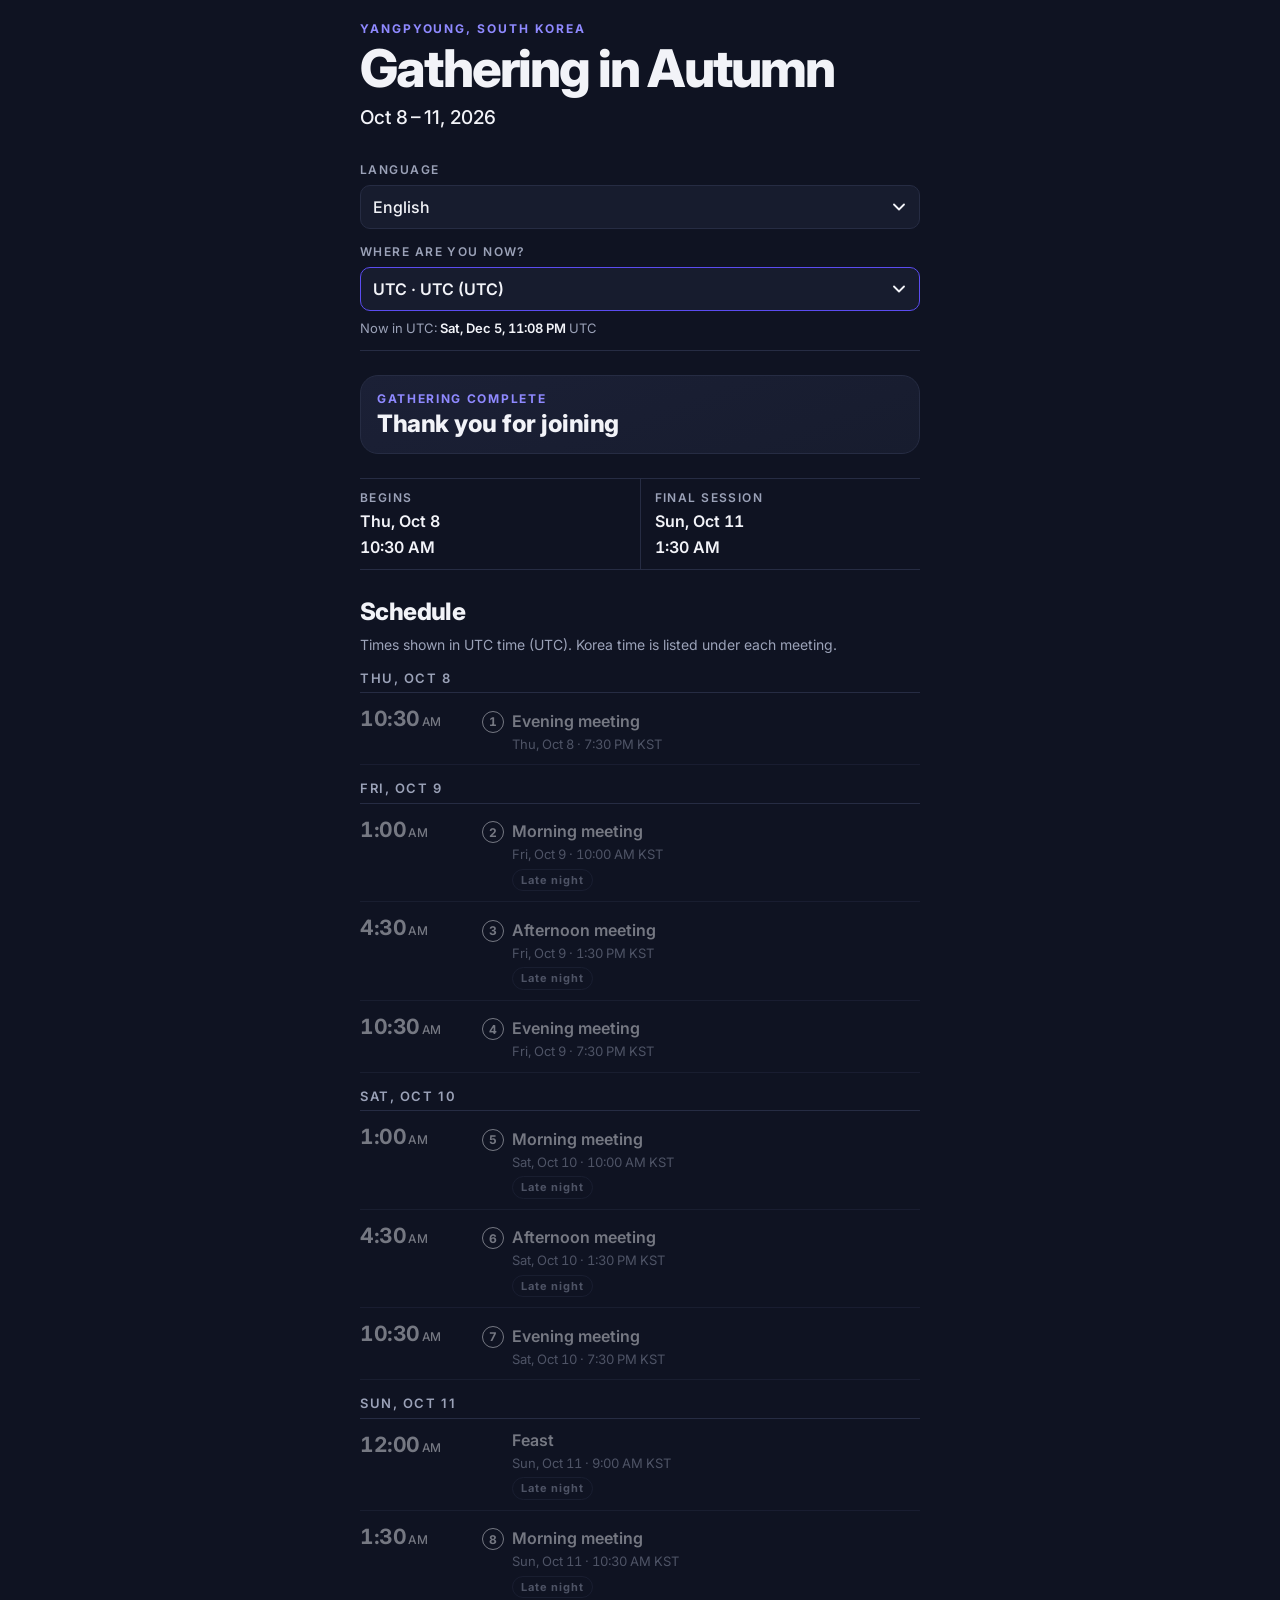
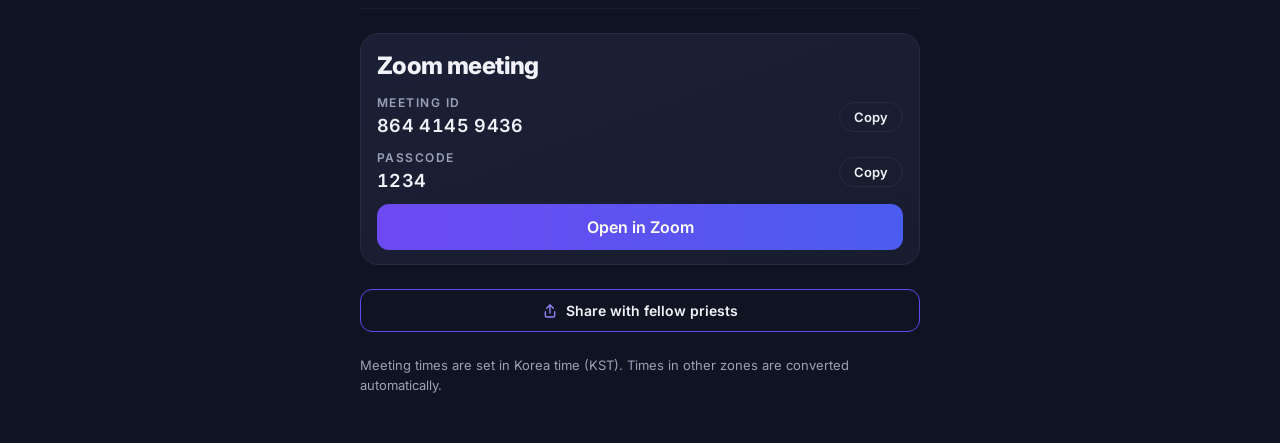
==== 261008/index.html @ 3ce80589 "Give each meeting its own address: /261008 (Korea), /261016 (Thailand) - Shared page code moves to a" ====
<!doctype html>
<html lang="en">
<head>
<meta charset="utf-8">
<meta name="viewport" content="width=device-width, initial-scale=1, viewport-fit=cover">
<!-- Meeting page. Content lives in event.json in this folder; layout and behaviour in ../assets/event.css and ../assets/event.js.
     The title and description below are what messengers show in link previews, so keep them in step with event.json. -->
<title>Gathering in Autumn</title>
<meta name="description" content="Oct 8–11, 2026 · YangPyoung, South Korea. Schedule in your time zone and Zoom details.">
<meta property="og:title" content="Gathering in Autumn">
<meta property="og:description" content="Oct 8–11, 2026 · YangPyoung, South Korea. Schedule in your time zone and Zoom details.">
<meta property="og:type" content="website">
<link rel="preconnect" href="https://fonts.googleapis.com">
<link rel="preconnect" href="https://fonts.gstatic.com" crossorigin>
<link rel="stylesheet" href="https://fonts.googleapis.com/css2?family=Inter:wght@400;500;600;700;800&display=swap">
<link rel="stylesheet" href="../assets/event.css">
</head>
<body>
<script src="../assets/event.js"></script>
</body>
</html>
---- assets/event.css ----
/* Shared styles for every meeting page (/<yymmdd>/). Base reset first, then the page. */
:root { padding-top: env(safe-area-inset-top, 0px); padding-bottom: env(safe-area-inset-bottom, 0px); -webkit-text-size-adjust: 100%; }
body { margin: 0; }
[hidden] { display: none !important; }

/* Layout: mobile-first single column. Time-zone dropdown; every time on the page follows the chosen zone. */
:root {
  /* Dark navy with indigo-violet accents */
  --paper: #0f1322;
  --surface: #171c2e;
  --ink: #f2f3f8;
  --muted: #9ba2b8;
  --line: #262c43;
  --brand: #5b4cf0;
  --brand-grad: linear-gradient(90deg, #6d4af2, #4b5cf0);
  --on-brand: #ffffff;
  --accent: #8f89ff;
  --font-display: "Inter", "Helvetica Neue", Arial, sans-serif;
  color-scheme: dark;
  --font-body: "Inter", "Helvetica Neue", Arial, sans-serif;
}
* { box-sizing: border-box; }
body {
  background: var(--paper); color: var(--ink);
  font-family: var(--font-body); font-size: 15px; line-height: 1.5;
  padding-inline: 16px; padding-block: 0 48px;
}
.wrap { max-width: 560px; margin: 0 auto; display: grid; grid-template-columns: minmax(0, 1fr); gap: 24px; }
.wrap > * { min-width: 0; }
html, body { overflow-x: hidden; }

header { padding-top: 20px; display: grid; gap: 4px; }
.place { font-size: 12px; letter-spacing: .16em; text-transform: uppercase; color: var(--accent); font-weight: 700; }
h1 {
  font-family: var(--font-display); font-weight: 800;
  font-size: clamp(30px, 8.5vw, 52px); line-height: 1.04; letter-spacing: -.035em;
  margin: 0; text-wrap: balance;
}
.dates { font-family: var(--font-display); font-weight: 500; font-size: 16px; margin: 4px 0 0; }
.theme { margin: 10px 0 0; padding-left: 12px; border-left: 3px solid var(--brand); display: grid; gap: 2px; }
.theme b { font-family: var(--font-display); font-weight: 700; font-size: 16px; line-height: 1.25; }
.theme span { color: var(--muted); font-size: 14px; line-height: 1.4; }
.share {
  display: flex; align-items: center; justify-content: center; gap: 8px; width: 100%;
  font: 600 14px var(--font-body); color: var(--ink); background: transparent;
  border: 1px solid var(--brand); border-radius: 12px; padding: 12px 16px; cursor: pointer;
}
.share svg { flex: 0 0 auto; color: var(--accent); }

/* Zone bar: one dropdown; "Other city…" opens the search picker below it */
.zonebar { padding: 4px 0 12px; border-bottom: 1px solid var(--line); }
.zonebar .hint { display: block; font-size: 12px; font-weight: 600; letter-spacing: .12em; text-transform: uppercase; color: var(--muted); padding-bottom: 6px; }
.zone-select {
  width: 100%; appearance: none; -webkit-appearance: none;
  font: 600 16px var(--font-body); color: var(--ink);
  background: var(--surface) url("data:image/svg+xml,%3Csvg xmlns='http://www.w3.org/2000/svg' width='12' height='8' viewBox='0 0 12 8'%3E%3Cpath d='M1 1.5l5 5 5-5' fill='none' stroke='%23f2f3f8' stroke-width='1.8' stroke-linecap='round' stroke-linejoin='round'/%3E%3C/svg%3E") no-repeat right 14px center;
  border: 1.5px solid var(--brand); border-radius: 10px;
  padding: 11px 40px 11px 12px; cursor: pointer;
}
.zone-select:focus-visible { outline: 2px solid var(--accent); outline-offset: 2px; }
.zone-select.lang { border-color: var(--line); font-weight: 500; margin-bottom: 14px; }
.picker { margin-top: 8px; background: var(--surface); border: 1px solid var(--line); border-radius: 10px; padding: 12px; display: grid; gap: 8px; }
.device {
  font: 600 14px var(--font-body); color: var(--on-brand); background: var(--brand-grad);
  border: 0; border-radius: 8px; padding: 9px 12px; cursor: pointer; text-align: left;
}
.picker input {
  width: 100%; font: 16px var(--font-body); color: var(--ink); background: var(--paper);
  border: 1px solid var(--line); border-radius: 8px; padding: 9px 10px;
}
.picker input:focus-visible { outline: 2px solid var(--accent); outline-offset: 1px; }
.results { list-style: none; margin: 0; padding: 0; display: grid; }
.results button {
  width: 100%; display: flex; justify-content: space-between; gap: 12px; text-align: left;
  font: 14px var(--font-body); color: var(--ink); background: none; border: 0;
  border-bottom: 1px solid var(--line); padding: 9px 2px; cursor: pointer;
}
.results button span:last-child { color: var(--muted); font-size: 13px; white-space: nowrap; font-variant-numeric: tabular-nums; }
.results .empty { color: var(--muted); font-size: 13px; padding: 6px 2px; }
.now { font-size: 13px; color: var(--muted); padding-top: 8px; font-variant-numeric: tabular-nums; }
.now b { color: var(--ink); font-weight: 600; }

button:focus-visible, a:focus-visible { outline: 2px solid var(--accent); outline-offset: 2px; }

/* Next-up */
.next {
  background: linear-gradient(160deg, #1b2036, var(--surface)); border: 1px solid var(--line); border-radius: 18px;
  padding: 14px 16px; display: grid; gap: 2px;
}
.next .k { font-size: 12px; letter-spacing: .14em; text-transform: uppercase; color: var(--accent); font-weight: 700; }
.next .t { font-family: var(--font-display); font-weight: 800; font-size: 20px; line-height: 1.2; letter-spacing: -.02em; font-variant-numeric: tabular-nums; }
.next .s { color: var(--muted); font-size: 14px; font-variant-numeric: tabular-nums; }

/* Overview */
.overview { display: grid; grid-template-columns: 1fr 1fr; gap: 1px; background: var(--line); border-block: 1px solid var(--line); }
.overview > div { background: var(--paper); padding: 10px 0; display: grid; gap: 2px; min-width: 0; }
.overview > div:nth-child(even) { padding-left: 14px; }
.lbl { font-size: 12px; font-weight: 600; letter-spacing: .12em; text-transform: uppercase; color: var(--muted); }
.val { font-weight: 600; font-variant-numeric: tabular-nums; }

h2 { font-family: var(--font-display); font-weight: 800; font-size: 20px; margin: 0 0 4px; letter-spacing: -.025em; }
.sub { color: var(--muted); font-size: 14px; margin: 0 0 12px; }

/* Schedule */
.day { margin-top: 14px; }
.day h3 { font-size: 13px; letter-spacing: .12em; text-transform: uppercase; color: var(--muted); margin: 0 0 4px; font-weight: 600; }
.sessions { list-style: none; margin: 0; padding: 0; border-top: 1px solid var(--line); }
.sessions li { display: grid; grid-template-columns: 84px 1fr; gap: 10px; padding: 10px 0; border-bottom: 1px solid var(--line); align-items: baseline; }
.sessions li.past { opacity: .45; }
.time { font-family: var(--font-display); font-weight: 700; font-size: 18px; letter-spacing: -.02em; font-variant-numeric: tabular-nums; white-space: nowrap; }
.time small { font-size: 12px; font-weight: 500; margin-left: 2px; }
/* Burmese and Thai stack marks above and below the line; give them more room */
:lang(my) .theme b, :lang(my) .theme span, :lang(my) .what strong, :lang(my) .topic, :lang(my) .next .t, :lang(my) .sub,
:lang(th) .theme span, :lang(th) .topic { line-height: 1.75; }
.time small.pre { margin: 0 3px 0 0; } /* languages that put the day period first, e.g. Korean 오후 7:00 */
.what { min-width: 0; display: grid; gap: 2px; }
.what strong { font-weight: 600; display: flex; align-items: flex-start; gap: 8px; line-height: 1.35; }
.what .topic { font-size: 14px; color: var(--muted); line-height: 1.4; padding-left: 30px; }
.num {
  flex: 0 0 auto; display: inline-grid; place-items: center; width: 22px; height: 22px; border-radius: 50%;
  border: 1.5px solid var(--ink); font: 700 12px var(--font-display); font-variant-numeric: tabular-nums;
}
.num.blank { visibility: hidden; } /* keeps unnumbered items (Q&A, Feast) aligned with the numbered ones */
.what .ref { font-size: 13px; color: var(--muted); font-variant-numeric: tabular-nums; padding-left: 30px; }
.pills { display: flex; flex-wrap: wrap; gap: 6px; margin-top: 2px; padding-left: 30px; }
.pill { font-size: 11px; font-weight: 700; letter-spacing: .08em; border-radius: 999px; padding: 2px 8px; }
.pill.next-p { background: var(--brand); color: var(--on-brand); }
.pill.night { border: 1px solid var(--line); color: var(--muted); }

/* Zoom */
.zoom { background: linear-gradient(160deg, #1b2036, var(--surface)); border: 1px solid var(--line); border-radius: 18px; padding: 14px 16px; display: grid; gap: 10px; }
.zoom h2 { margin: 0; }
.cred { display: flex; align-items: center; justify-content: space-between; gap: 12px; }
.cred .val { font-family: var(--font-display); font-size: 18px; letter-spacing: .02em; }
.cred .val.tbd { font-family: var(--font-body); font-size: 16px; font-weight: 500; letter-spacing: 0; color: var(--muted); }
.copy {
  font: 600 13px var(--font-body); color: var(--ink); background: transparent;
  border: 1px solid var(--line); border-radius: 999px; padding: 6px 14px; cursor: pointer; flex: 0 0 auto;
}
.join {
  display: block; text-align: center; text-decoration: none;
  background: var(--brand-grad); color: var(--on-brand); font-weight: 600;
  border-radius: 12px; padding: 11px;
}

footer { font-size: 13px; color: var(--muted); }

@media (min-width: 640px) {
  body { padding-inline: 24px; }
  .sessions li { grid-template-columns: 112px 1fr; }
  body { font-size: 16px; }
  h2 { font-size: 24px; }
  .time { font-size: 21px; }
  .next .t { font-size: 24px; }
  .dates { font-size: 19px; }
  .theme b { font-size: 18px; }
}
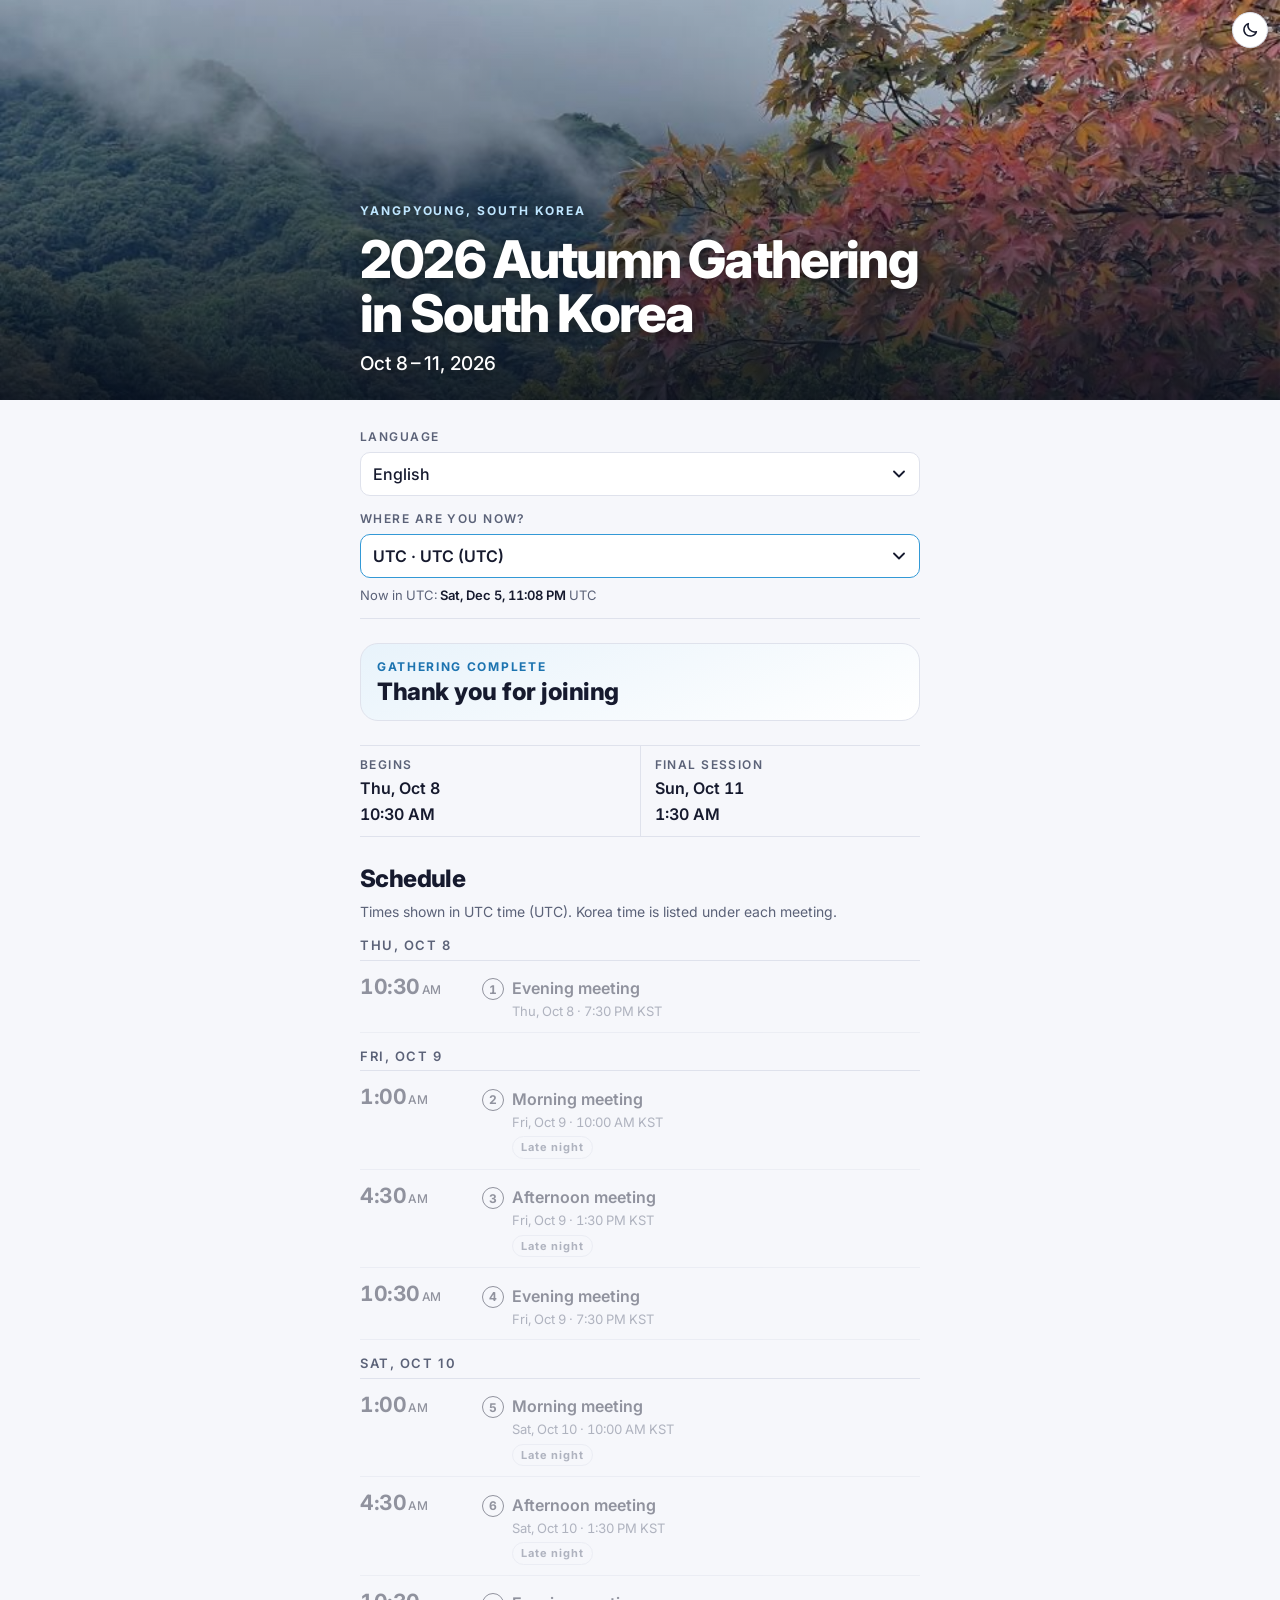
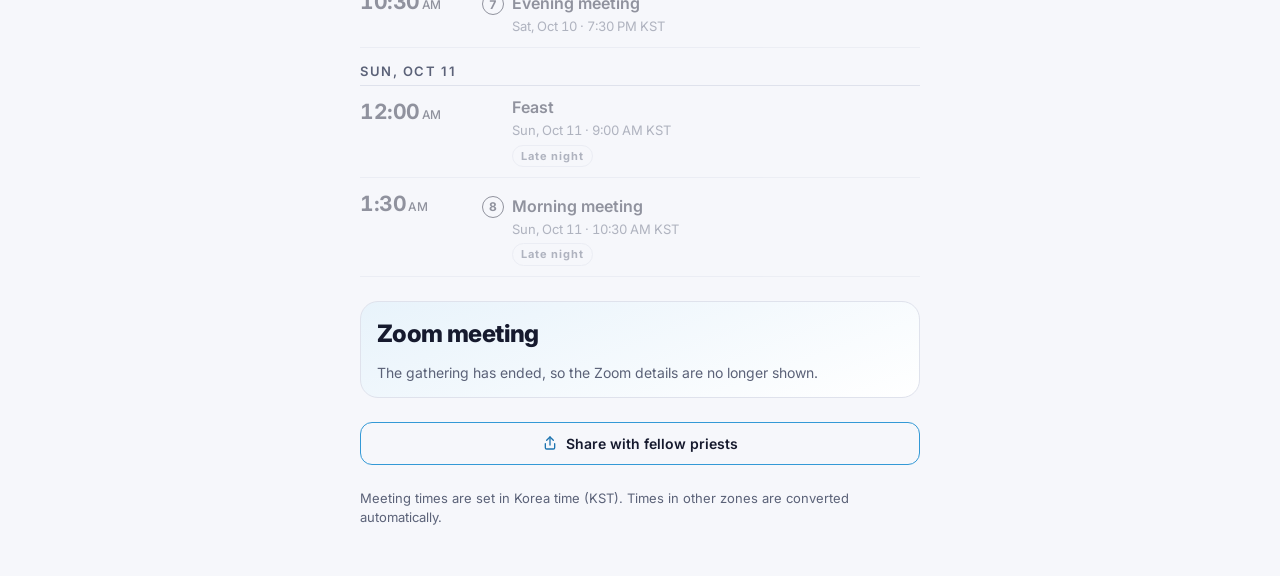
==== commit 617af857: "Update meeting /261008: 2026 Autumn Gathering in South Korea" ====
--- a/261008/index.html
+++ b/261008/index.html
@@ -4,12 +4,14 @@
 <meta charset="utf-8">
 <meta name="viewport" content="width=device-width, initial-scale=1, viewport-fit=cover">
 <!-- Meeting page. Content lives in event.json in this folder; layout and behaviour in ../assets/event.css and ../assets/event.js.
-     The title and description below are what messengers show in link previews, so keep them in step with event.json. -->
-<title>Gathering in Autumn</title>
-<meta name="description" content="Oct 8–11, 2026 · YangPyoung, South Korea. Schedule in your time zone and Zoom details.">
-<meta property="og:title" content="Gathering in Autumn">
-<meta property="og:description" content="Oct 8–11, 2026 · YangPyoung, South Korea. Schedule in your time zone and Zoom details.">
+     The title and description below are what messengers show in link previews; the admin page rewrites them on every save. -->
+<title>2026 Autumn Gathering in South Korea</title>
+<meta name="description" content="Oct 8 – 11, 2026 · YangPyoung, South Korea. Schedule in your time zone and Zoom details.">
+<meta property="og:title" content="2026 Autumn Gathering in South Korea">
+<meta property="og:description" content="Oct 8 – 11, 2026 · YangPyoung, South Korea. Schedule in your time zone and Zoom details.">
 <meta property="og:type" content="website">
+<meta property="og:image" content="https://truman-ai.github.io/gathering-2026f-r9k2/261008/cover-20261116225208.jpg">
+<meta name="twitter:card" content="summary_large_image">
 <link rel="preconnect" href="https://fonts.googleapis.com">
 <link rel="preconnect" href="https://fonts.gstatic.com" crossorigin>
 <link rel="stylesheet" href="https://fonts.googleapis.com/css2?family=Inter:wght@400;500;600;700;800&display=swap">
--- a/assets/event.css
+++ b/assets/event.css
@@ -5,19 +5,33 @@
 
 /* Layout: mobile-first single column. Time-zone dropdown; every time on the page follows the chosen zone. */
 :root {
-  /* Dark navy with indigo-violet accents */
+  /* Dark navy with sky-blue accents (the logo's blue) */
   --paper: #0f1322;
   --surface: #171c2e;
   --ink: #f2f3f8;
   --muted: #9ba2b8;
   --line: #262c43;
-  --brand: #5b4cf0;
-  --brand-grad: linear-gradient(90deg, #6d4af2, #4b5cf0);
+  --brand: #3399d6;
+  --brand-grad: linear-gradient(90deg, #43a7e0, #2b8bcc);
   --on-brand: #ffffff;
-  --accent: #8f89ff;
+  --accent: #7cc4ef;
   --font-display: "Inter", "Helvetica Neue", Arial, sans-serif;
   color-scheme: dark;
   --font-body: "Inter", "Helvetica Neue", Arial, sans-serif;
+  --card-top: #162436;
+  --chevron: url("data:image/svg+xml,%3Csvg xmlns='http://www.w3.org/2000/svg' width='12' height='8' viewBox='0 0 12 8'%3E%3Cpath d='M1 1.5l5 5 5-5' fill='none' stroke='%23f2f3f8' stroke-width='1.8' stroke-linecap='round' stroke-linejoin='round'/%3E%3C/svg%3E");
+}
+/* Light mode (chosen with the top-right button; see theme.js) */
+:root[data-theme="light"] {
+  color-scheme: light;
+  --paper: #f6f7fb;
+  --surface: #ffffff;
+  --ink: #161a2e;
+  --muted: #5b6278;
+  --line: #dfe2ec;
+  --accent: #1d74b0;
+  --card-top: #e8f3fb;
+  --chevron: url("data:image/svg+xml,%3Csvg xmlns='http://www.w3.org/2000/svg' width='12' height='8' viewBox='0 0 12 8'%3E%3Cpath d='M1 1.5l5 5 5-5' fill='none' stroke='%23161a2e' stroke-width='1.8' stroke-linecap='round' stroke-linejoin='round'/%3E%3C/svg%3E");
 }
 * { box-sizing: border-box; }
 body {
@@ -29,8 +43,24 @@
 .wrap > * { min-width: 0; }
 html, body { overflow-x: hidden; }
 
-header { padding-top: 20px; display: grid; gap: 4px; }
-.place { font-size: 12px; letter-spacing: .16em; text-transform: uppercase; color: var(--accent); font-weight: 700; }
+header { padding-top: 12px; display: grid; gap: 4px; }
+/* Cover photo (optional, set per meeting): full-width photo behind the title, darkened towards the
+   bottom where the text sits, so white text reads well in both light and dark mode */
+header.cover {
+  margin-inline: calc(50% - 50vw); padding: 72px calc(50vw - 50%) 22px;
+  min-height: min(68vw, 400px); align-content: end;
+  color: #fff;
+  background:
+    linear-gradient(180deg, rgba(6, 12, 26, .10) 0%, rgba(6, 12, 26, .30) 35%, rgba(6, 12, 26, .86) 100%),
+    var(--cover) center 55% / cover no-repeat, #0f1322;
+}
+header.cover h1, header.cover .dates, header.cover .theme { text-shadow: 0 1px 14px rgba(0, 0, 0, .45); }
+header.cover .place { color: #bfe6ff; text-shadow: 0 1px 8px rgba(0, 0, 0, .5); }
+header.cover .theme { border-left-color: #7cc4ef; }
+header.cover .theme span { color: rgba(255, 255, 255, .86); }
+
+/* The place line shares the top row with the light/dark button, so keep it clear of it */
+.place { min-height: 36px; display: flex; align-items: center; padding-right: 44px; font-size: 12px; letter-spacing: .16em; text-transform: uppercase; color: var(--accent); font-weight: 700; }
 h1 {
   font-family: var(--font-display); font-weight: 800;
   font-size: clamp(30px, 8.5vw, 52px); line-height: 1.04; letter-spacing: -.035em;
@@ -53,7 +83,7 @@
 .zone-select {
   width: 100%; appearance: none; -webkit-appearance: none;
   font: 600 16px var(--font-body); color: var(--ink);
-  background: var(--surface) url("data:image/svg+xml,%3Csvg xmlns='http://www.w3.org/2000/svg' width='12' height='8' viewBox='0 0 12 8'%3E%3Cpath d='M1 1.5l5 5 5-5' fill='none' stroke='%23f2f3f8' stroke-width='1.8' stroke-linecap='round' stroke-linejoin='round'/%3E%3C/svg%3E") no-repeat right 14px center;
+  background: var(--surface) var(--chevron) no-repeat right 14px center;
   border: 1.5px solid var(--brand); border-radius: 10px;
   padding: 11px 40px 11px 12px; cursor: pointer;
 }
@@ -84,7 +114,7 @@
 
 /* Next-up */
 .next {
-  background: linear-gradient(160deg, #1b2036, var(--surface)); border: 1px solid var(--line); border-radius: 18px;
+  background: linear-gradient(160deg, var(--card-top), var(--surface)); border: 1px solid var(--line); border-radius: 18px;
   padding: 14px 16px; display: grid; gap: 2px;
 }
 .next .k { font-size: 12px; letter-spacing: .14em; text-transform: uppercase; color: var(--accent); font-weight: 700; }
@@ -125,13 +155,22 @@
 .pills { display: flex; flex-wrap: wrap; gap: 6px; margin-top: 2px; padding-left: 30px; }
 .pill { font-size: 11px; font-weight: 700; letter-spacing: .08em; border-radius: 999px; padding: 2px 8px; }
 .pill.next-p { background: var(--brand); color: var(--on-brand); }
+/* In progress: filled with a pulsing dot; the following meeting then gets an outline "Next" */
+.pill.live-p { background: var(--brand-grad); color: var(--on-brand); display: inline-flex; align-items: center; gap: 5px; }
+.pill.soon-p { border: 1px solid var(--brand); color: var(--accent); }
+.dot { display: inline-block; width: 7px; height: 7px; border-radius: 50%; background: currentColor; animation: pulse 1.6s ease-in-out infinite; }
+.next .k .dot { margin-right: 6px; vertical-align: 1px; }
+.next.live { border-color: var(--brand); }
+@keyframes pulse { 50% { opacity: .3; } }
+@media (prefers-reduced-motion: reduce) { .dot { animation: none; } }
 .pill.night { border: 1px solid var(--line); color: var(--muted); }
 
 /* Zoom */
-.zoom { background: linear-gradient(160deg, #1b2036, var(--surface)); border: 1px solid var(--line); border-radius: 18px; padding: 14px 16px; display: grid; gap: 10px; }
+.zoom { background: linear-gradient(160deg, var(--card-top), var(--surface)); border: 1px solid var(--line); border-radius: 18px; padding: 14px 16px; display: grid; gap: 10px; }
 .zoom h2 { margin: 0; }
 .cred { display: flex; align-items: center; justify-content: space-between; gap: 12px; }
 .cred .val { font-family: var(--font-display); font-size: 18px; letter-spacing: .02em; }
+.zoom-ended { margin: 0; color: var(--muted); font-size: 14px; }
 .cred .val.tbd { font-family: var(--font-body); font-size: 16px; font-weight: 500; letter-spacing: 0; color: var(--muted); }
 .copy {
   font: 600 13px var(--font-body); color: var(--ink); background: transparent;
